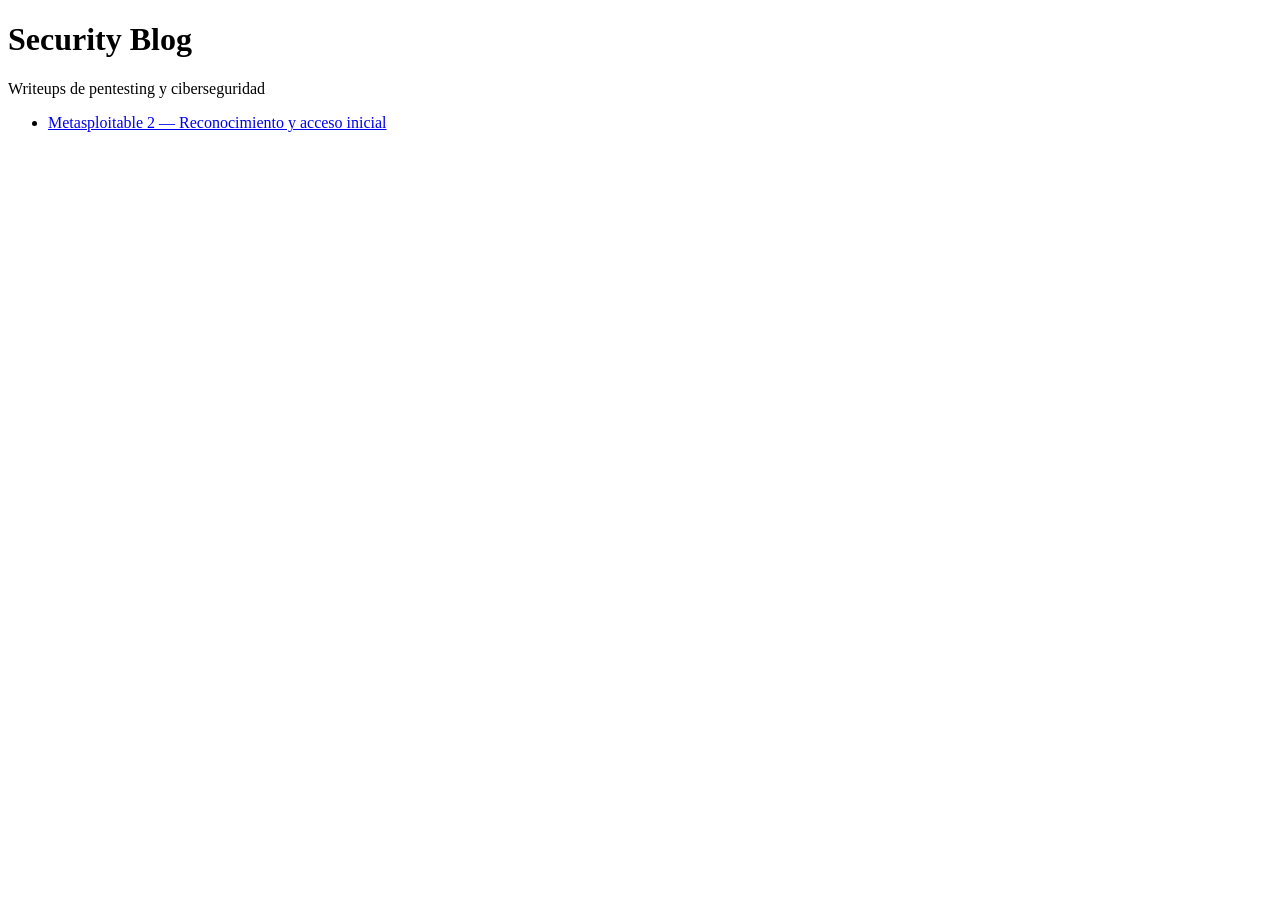
==== index.html @ 9688643c "primer writeup metasploitable" ====
<!DOCTYPE html>
<html lang="es">
<head>
  <meta charset="UTF-8">
  <title>Ignacio Araneda | Security Blog</title>
</head>
<body>
  <h1>Security Blog</h1>
  <p>Writeups de pentesting y ciberseguridad</p>
  <ul>
    <li><a href="writeups/metasploitable-recon.html">Metasploitable 2 — Reconocimiento y acceso inicial</a></li>
  </ul>
</body>
</html>
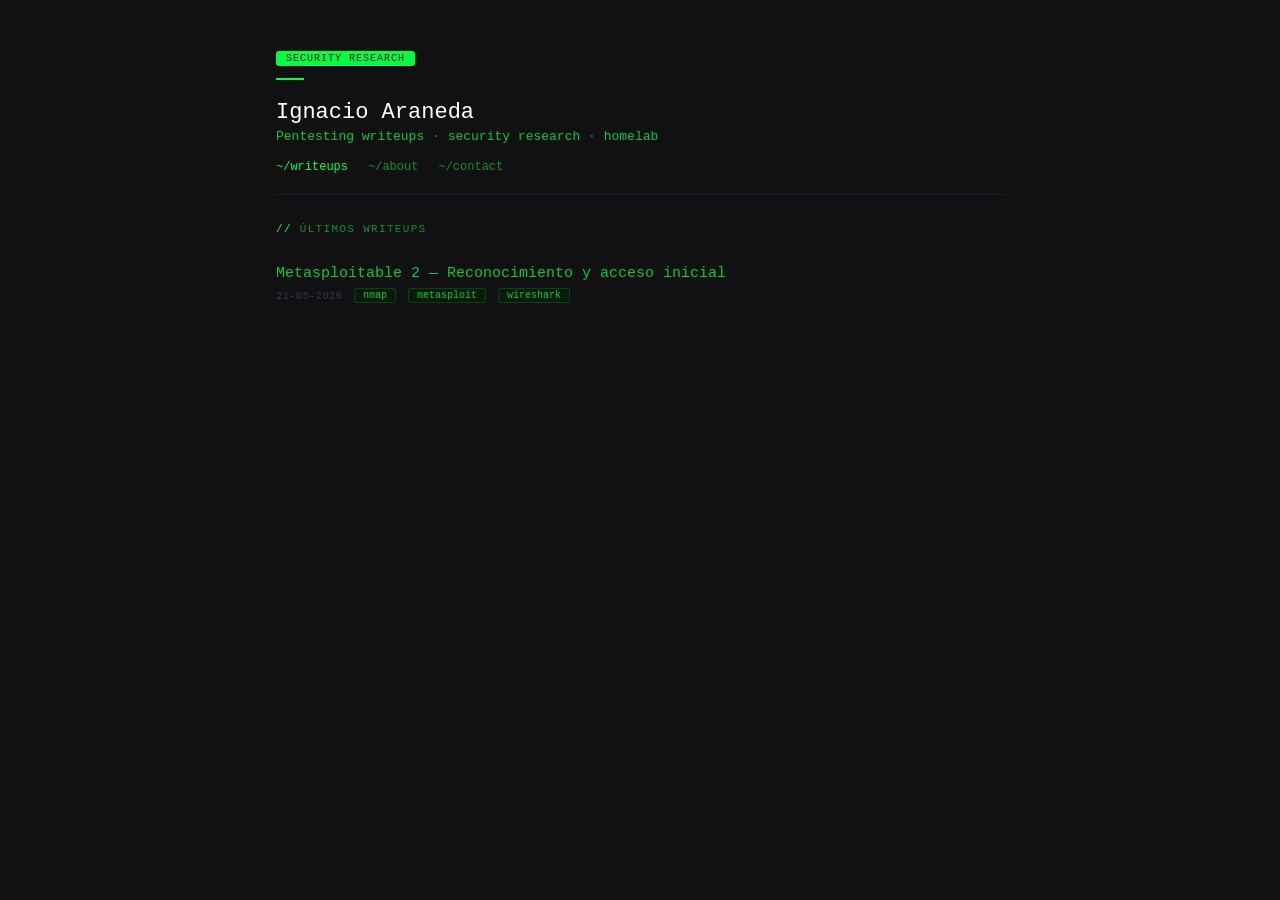
==== commit e9308ee8: "Update index.html" ====
--- a/index.html
+++ b/index.html
@@ -2,13 +2,31 @@
 <html lang="es">
 <head>
   <meta charset="UTF-8">
+  <meta name="viewport" content="width=device-width, initial-scale=1.0">
   <title>Ignacio Araneda | Security Blog</title>
+  <link rel="stylesheet" href="styles.css">
 </head>
 <body>
-  <h1>Security Blog</h1>
-  <p>Writeups de pentesting y ciberseguridad</p>
-  <ul>
-    <li><a href="writeups/metasploitable-recon.html">Metasploitable 2 — Reconocimiento y acceso inicial</a></li>
-  </ul>
-</body>
-</html>+  <div class="blog">
+    <header>
+      <div class="badge">SECURITY RESEARCH</div>
+      <div class="divider"></div>
+      <h1>Ignacio Araneda</h1>
+      <p class="subtitle">Pentesting writeups <span>·</span> security research <span>·</span> homelab</p>
+      <nav>
+        <a href="#" class="active">~/writeups</a>
+        <a href="#">~/about</a>
+        <a href="#">~/contact</a>
+      </nav>
+    </header>
+
+    <p class="section-label"><span>//</span> ÚLTIMOS WRITEUPS</p>
+
+    <div class="entry">
+      <a href="writeups/metasploitable-recon.html">
+        <div class="entry-title">Metasploitable 2 — Reconocimiento y acceso inicial</div>
+        <div class="entry-meta">
+          <span class="meta-item">21-05-2026</span>
+          <span class="tag-pill">nmap</span>
+          <span class="tag-pill">metasploit</span>
+          <span class="tag-pill">wireshark</span>
--- a/styles.css
+++ b/styles.css
@@ -0,0 +1,26 @@
+* { box-sizing: border-box; margin: 0; padding: 0; }
+body { background: #111114; font-family: 'Courier New', monospace; color: #00cc35; }
+.blog { max-width: 800px; margin: 0 auto; padding: 48px 36px; }
+header { border-bottom: 0.5px solid #1f1f27; padding-bottom: 20px; margin-bottom: 28px; }
+.badge { display: inline-block; background: #00ff41; color: #111114; font-size: 10px; padding: 2px 10px; border-radius: 3px; letter-spacing: 0.1em; margin-bottom: 12px; }
+h1 { color: #ffffff; font-size: 22px; font-weight: 400; margin-bottom: 4px; }
+.subtitle { color: #00cc35; font-size: 13px; }
+.subtitle span { color: #009926; }
+nav { display: flex; gap: 20px; margin-top: 16px; }
+nav a { color: #009926; font-size: 12px; text-decoration: none; }
+nav a:hover, nav a.active { color: #00ff41; }
+.divider { width: 28px; height: 2px; background: #00ff41; margin-bottom: 20px; }
+.section-label { color: #009926; font-size: 11px; letter-spacing: 0.12em; margin-bottom: 16px; }
+.section-label span { color: #00ff41; }
+.entry { padding: 14px 0; border-bottom: 0.5px solid #1a1a22; }
+.entry:last-of-type { border-bottom: none; }
+.entry a { text-decoration: none; }
+.entry:hover .entry-title { color: #00ff41; }
+.entry-title { color: #00cc35; font-size: 15px; transition: color 0.15s; }
+.entry-meta { display: flex; gap: 12px; margin-top: 6px; flex-wrap: wrap; align-items: center; }
+.meta-item { color: #2d3748; font-size: 11px; }
+.tag-pill { display: inline-block; background: #0a1a0a; color: #00cc35; font-size: 10px; padding: 1px 8px; border-radius: 2px; border: 0.5px solid #00441a; }
+.prompt { margin-top: 28px; display: flex; align-items: center; gap: 8px; }
+.prompt span { color: #00ff41; font-size: 13px; }
+.cursor { display: inline-block; width: 8px; height: 14px; background: #00ff41; vertical-align: middle; animation: blink 1s step-end infinite; }
+@keyframes blink { 0%,100%{opacity:1} 50%{opacity:0} }
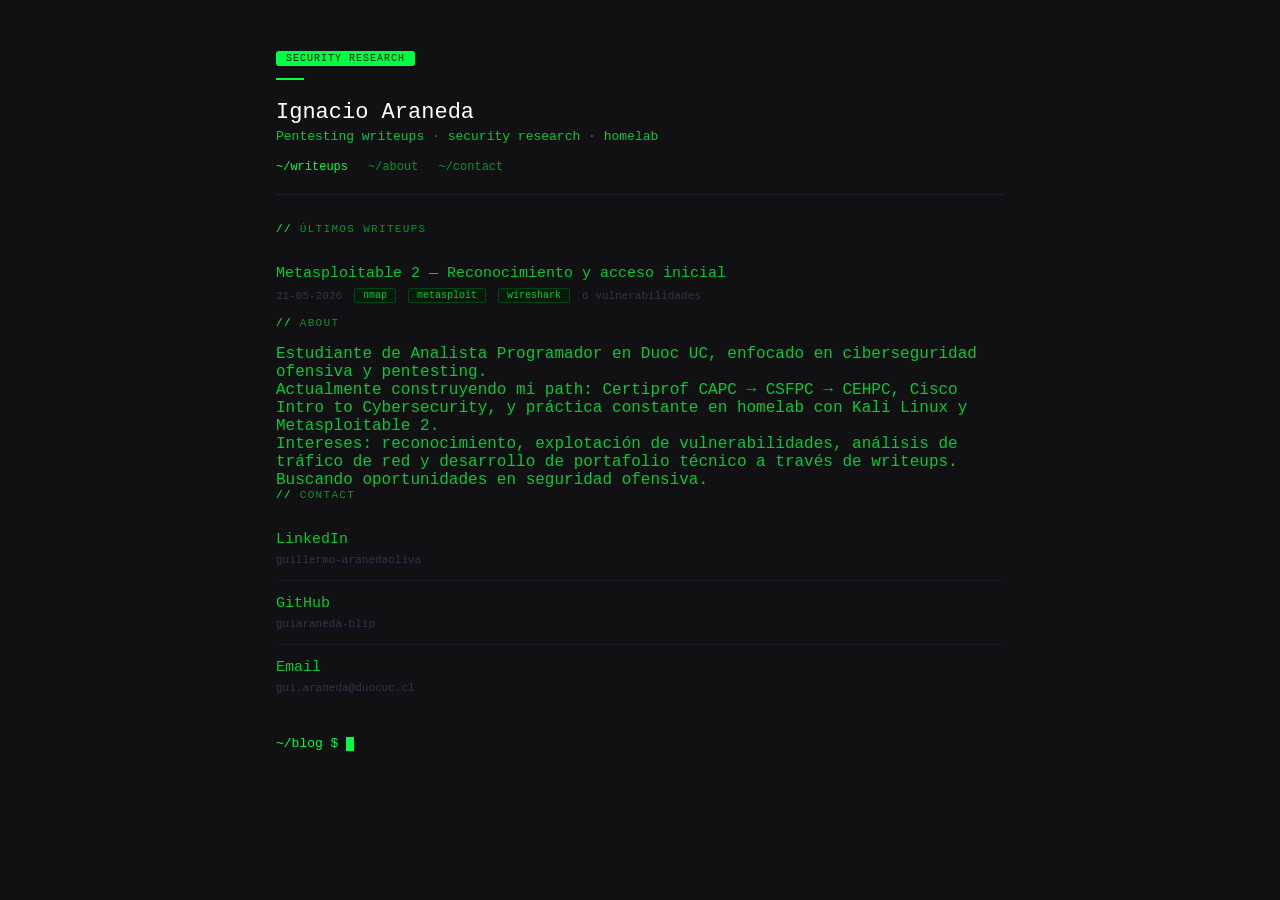
==== commit 7a638254: "Update index.html" ====
--- a/index.html
+++ b/index.html
@@ -14,19 +14,64 @@
       <h1>Ignacio Araneda</h1>
       <p class="subtitle">Pentesting writeups <span>·</span> security research <span>·</span> homelab</p>
       <nav>
-        <a href="#" class="active">~/writeups</a>
-        <a href="#">~/about</a>
-        <a href="#">~/contact</a>
+        <a href="#writeups" class="active">~/writeups</a>
+        <a href="#about">~/about</a>
+        <a href="#contact">~/contact</a>
       </nav>
     </header>
 
-    <p class="section-label"><span>//</span> ÚLTIMOS WRITEUPS</p>
+    <section id="writeups">
+      <p class="section-label"><span>//</span> ÚLTIMOS WRITEUPS</p>
+      <div class="entry">
+        <a href="writeups/metasploitable-recon.html">
+          <div class="entry-title">Metasploitable 2 — Reconocimiento y acceso inicial</div>
+          <div class="entry-meta">
+            <span class="meta-item">21-05-2026</span>
+            <span class="tag-pill">nmap</span>
+            <span class="tag-pill">metasploit</span>
+            <span class="tag-pill">wireshark</span>
+            <span class="meta-item">6 vulnerabilidades</span>
+          </div>
+        </a>
+      </div>
+    </section>
 
-    <div class="entry">
-      <a href="writeups/metasploitable-recon.html">
-        <div class="entry-title">Metasploitable 2 — Reconocimiento y acceso inicial</div>
-        <div class="entry-meta">
-          <span class="meta-item">21-05-2026</span>
-          <span class="tag-pill">nmap</span>
-          <span class="tag-pill">metasploit</span>
-          <span class="tag-pill">wireshark</span>
+    <section id="about">
+      <p class="section-label"><span>//</span> ABOUT</p>
+      <div class="about-text">
+        <p>Estudiante de Analista Programador en Duoc UC, enfocado en ciberseguridad ofensiva y pentesting.</p>
+        <p>Actualmente construyendo mi path: Certiprof CAPC → CSFPC → CEHPC, Cisco Intro to Cybersecurity, y práctica constante en homelab con Kali Linux y Metasploitable 2.</p>
+        <p>Intereses: reconocimiento, explotación de vulnerabilidades, análisis de tráfico de red y desarrollo de portafolio técnico a través de writeups.</p>
+        <p>Buscando oportunidades en seguridad ofensiva.</p>
+      </div>
+    </section>
+
+    <section id="contact">
+      <p class="section-label"><span>//</span> CONTACT</p>
+      <div class="entry">
+        <a href="https://www.linkedin.com/in/guillermo-aranedaoliva/" target="_blank">
+          <div class="entry-title">LinkedIn</div>
+          <div class="entry-meta"><span class="meta-item">guillermo-aranedaoliva</span></div>
+        </a>
+      </div>
+      <div class="entry">
+        <a href="https://github.com/guiaraneda-blip" target="_blank">
+          <div class="entry-title">GitHub</div>
+          <div class="entry-meta"><span class="meta-item">guiaraneda-blip</span></div>
+        </a>
+      </div>
+      <div class="entry">
+        <a href="mailto:gui.araneda@duocuc.cl">
+          <div class="entry-title">Email</div>
+          <div class="entry-meta"><span class="meta-item">gui.araneda@duocuc.cl</span></div>
+        </a>
+      </div>
+    </section>
+
+    <div class="prompt">
+      <span>~/blog $</span>
+      <span class="cursor"></span>
+    </div>
+  </div>
+</body>
+</html>
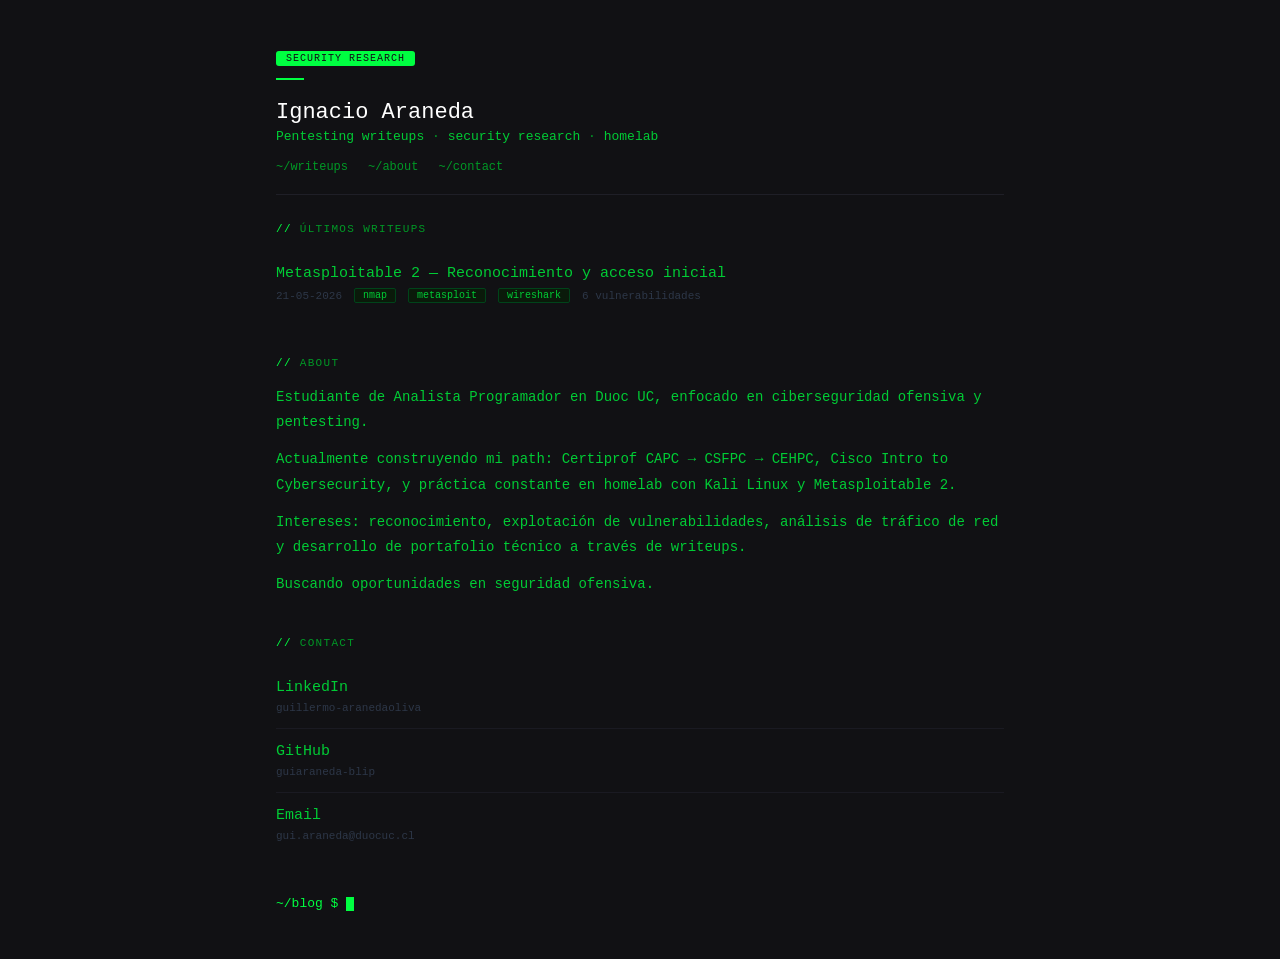
==== commit 2a6a714c: "Update index.html" ====
--- a/index.html
+++ b/index.html
@@ -14,9 +14,9 @@
       <h1>Ignacio Araneda</h1>
       <p class="subtitle">Pentesting writeups <span>·</span> security research <span>·</span> homelab</p>
       <nav>
-        <a href="#writeups" class="active">~/writeups</a>
-        <a href="#about">~/about</a>
-        <a href="#contact">~/contact</a>
+        <a href="../index.html#writeups">~/writeups</a>
+        <a href="../index.html#about">~/about</a>
+        <a href="../index.html#contact">~/contact</a>
       </nav>
     </header>
 
--- a/styles.css
+++ b/styles.css
@@ -24,3 +24,5 @@
 .prompt span { color: #00ff41; font-size: 13px; }
 .cursor { display: inline-block; width: 8px; height: 14px; background: #00ff41; vertical-align: middle; animation: blink 1s step-end infinite; }
 @keyframes blink { 0%,100%{opacity:1} 50%{opacity:0} }
+section { margin-bottom: 40px; }
+.about-text p { color: #00cc35; font-size: 14px; line-height: 1.8; margin-bottom: 12px; }
